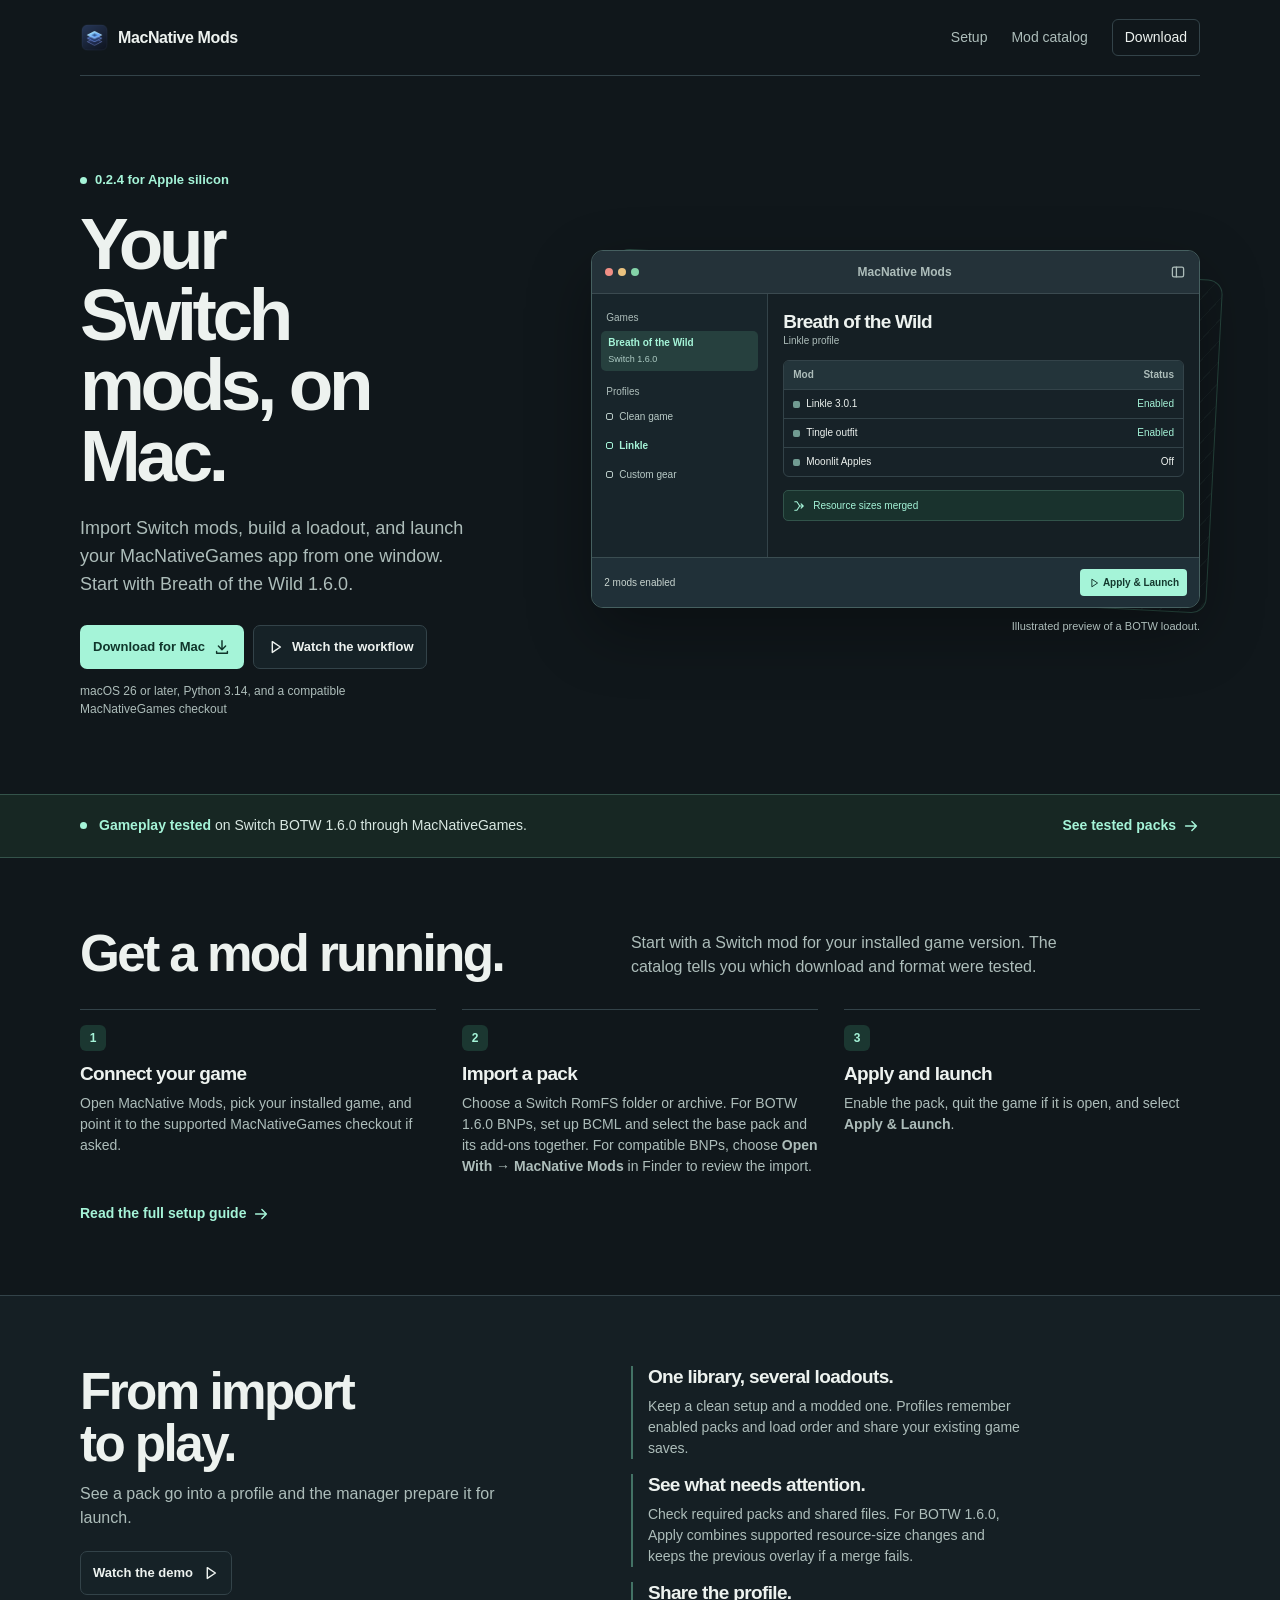
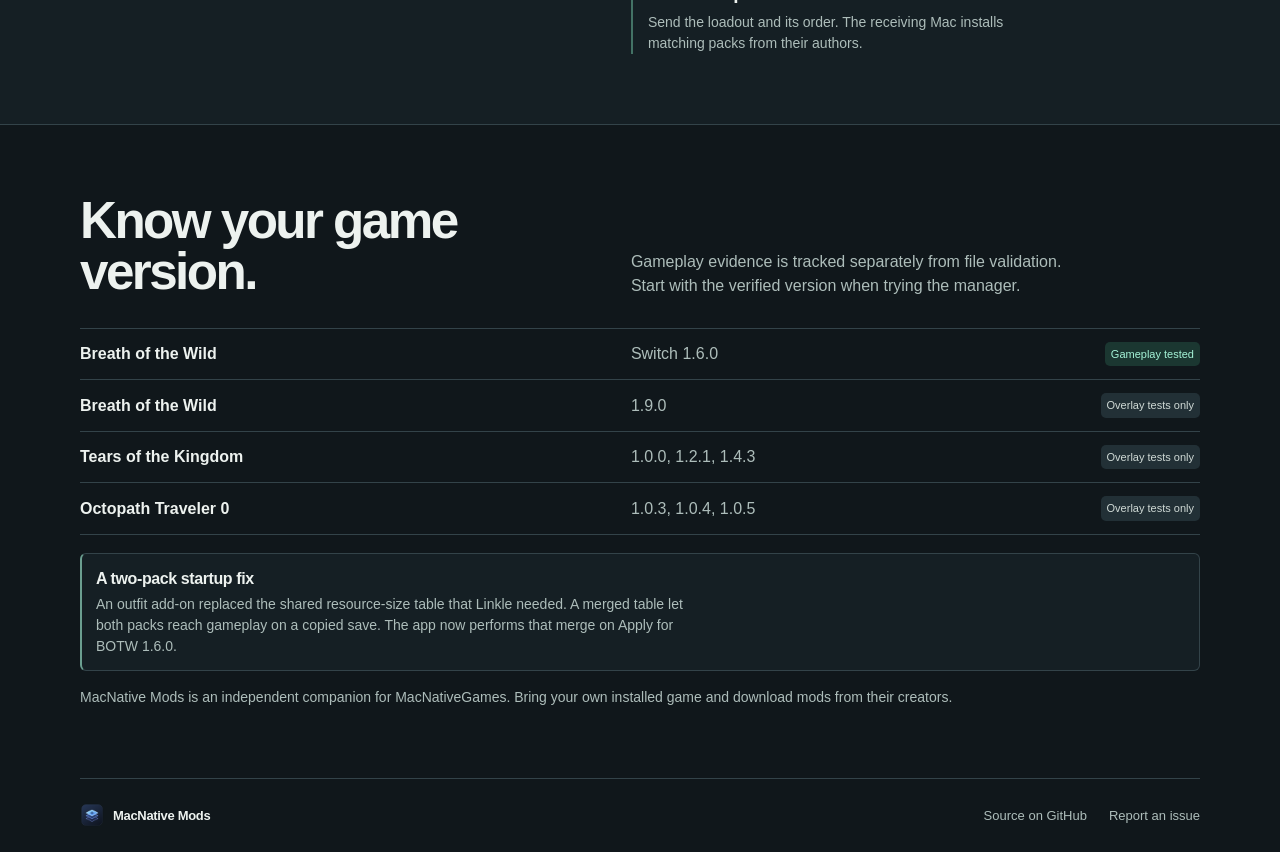
==== index.html @ f13cf2c5 "Publish the standalone MacNative Mods site" ====
<!doctype html>
<html lang="en">
<head>
<meta charset="utf-8">
<meta name="viewport" content="width=device-width,initial-scale=1">
<meta name="description" content="A Mac companion for modding MacNativeGames. Import Switch mods, switch loadouts, and launch Breath of the Wild from one window.">
<meta name="theme-color" content="#10171b">
<title>MacNative Mods — Modding for MacNativeGames</title>
<link rel="icon" href="mark.png" type="image/png">
<link rel="stylesheet" href="site.css">
</head>
<body>
<a class="skip" href="#content">Skip to content</a>
<header class="bar wrap">
  <a class="brand" href="index.html"><img width="29" height="29" src="mark.png" alt=""> MacNative Mods</a>
  <nav aria-label="Main navigation">
    <a href="#setup">Setup</a>
    <a href="catalog.html">Mod catalog</a>
    <a href="https://github.com/christianfurr/macnative-mods/releases/tag/v0.2.4" class="nav-download">Download</a>
  </nav>
</header>
<main id="content">
  <section class="hero wrap" aria-labelledby="intro">
    <div class="hero-copy">
      <p class="version"><span></span> 0.2.4 for Apple silicon</p>
      <h1 id="intro">Your Switch mods, on Mac.</h1>
      <p class="intro">Import Switch mods, build a loadout, and launch your MacNativeGames app from one window. Start with Breath of the Wild 1.6.0.</p>
      <div class="actions">
        <a class="button primary" href="https://github.com/christianfurr/macnative-mods/releases/tag/v0.2.4">Download for Mac <svg viewBox="0 0 20 20" aria-hidden="true"><path d="M10 3v10m-4-4 4 4 4-4M4 15v2h12v-2"/></svg></a>
        <a class="button quiet" href="#demo"><svg viewBox="0 0 20 20" aria-hidden="true"><path d="m7 4 9 6-9 6z"/></svg> Watch the workflow</a>
      </div>
      <p class="requirements">macOS 26 or later, Python 3.14, and a compatible MacNativeGames checkout</p>
    </div>
    <figure class="preview">
      <div class="window" aria-hidden="true">
        <div class="window-title"><div class="dots"><i></i><i></i><i></i></div><span>MacNative Mods</span><svg viewBox="0 0 20 20"><rect x="3" y="4" width="14" height="12" rx="2"/><path d="M8 4v12"/></svg></div>
        <div class="window-body">
          <div class="window-sidebar">
            <small>Games</small>
            <div class="game-selected">Breath of the Wild <span>Switch 1.6.0</span></div>
            <small class="profile-label">Profiles</small>
            <div class="sidebar-item"><i></i> Clean game</div>
            <div class="sidebar-item selected"><i></i> Linkle</div>
            <div class="sidebar-item"><i></i> Custom gear</div>
          </div>
          <div class="window-content">
            <div class="window-content-title"><strong>Breath of the Wild</strong><span>Linkle profile</span></div>
            <div class="window-table" role="presentation">
              <div class="window-table-head"><span>Mod</span><span>Status</span></div>
              <div><span><i></i> Linkle 3.0.1</span><span class="on">Enabled</span></div>
              <div><span><i></i> Tingle outfit</span><span class="on">Enabled</span></div>
              <div><span><i></i> Moonlit Apples</span><span>Off</span></div>
            </div>
            <div class="merge-strip"><svg viewBox="0 0 20 20"><path d="M4 4h3l4 6m-7 6h3l4-6h5m-3-3 3 3-3 3"/></svg><span>Resource sizes merged</span></div>
          </div>
        </div>
        <div class="window-footer"><span>2 mods enabled</span><strong><svg viewBox="0 0 20 20"><path d="m7 4 9 6-9 6z"/></svg> Apply &amp; Launch</strong></div>
      </div>
      <figcaption>Illustrated preview of a BOTW loadout.</figcaption>
    </figure>
  </section>

  <div class="status-band">
    <div class="wrap status-content">
      <span class="pulse" aria-hidden="true"></span>
      <p><strong>Gameplay tested</strong> on Switch BOTW 1.6.0 through MacNativeGames.</p>
      <a href="catalog.html">See tested packs <svg viewBox="0 0 20 20" aria-hidden="true"><path d="M4 10h12m-5-5 5 5-5 5"/></svg></a>
    </div>
  </div>

  <section class="section wrap" id="setup" aria-labelledby="setup-title">
    <div class="section-head"><h2 id="setup-title">Get a mod running.</h2><p>Start with a Switch mod for your installed game version. The catalog tells you which download and format were tested.</p></div>
    <ol class="steps" role="list">
      <li><h3>Connect your game</h3><p>Open MacNative Mods, pick your installed game, and point it to the supported MacNativeGames checkout if asked.</p></li>
      <li><h3>Import a pack</h3><p>Choose a Switch RomFS folder or archive. For BOTW 1.6.0 BNPs, set up BCML and select the base pack and its add-ons together. For compatible BNPs, choose <strong>Open With → MacNative Mods</strong> in Finder to review the import.</p></li>
      <li><h3>Apply and launch</h3><p>Enable the pack, quit the game if it is open, and select <strong>Apply &amp; Launch</strong>.</p></li>
    </ol>
    <a class="text-link" href="https://github.com/christianfurr/macnative-mods/blob/v0.2.4/docs/MODS.md">Read the full setup guide <svg viewBox="0 0 20 20" aria-hidden="true"><path d="M4 10h12m-5-5 5 5-5 5"/></svg></a>
  </section>

  <section class="section feature-section" id="demo" aria-labelledby="demo-title">
    <div class="wrap demo">
      <div class="demo-copy"><h2 id="demo-title">From import<br>to play.</h2><p>See a pack go into a profile and the manager prepare it for launch.</p><a class="button quiet" href="demo.mp4">Watch the demo <svg viewBox="0 0 20 20" aria-hidden="true"><path d="m7 4 9 6-9 6z"/></svg></a></div>
      <div class="feature-list">
        <article><h3>One library, several loadouts.</h3><p>Keep a clean setup and a modded one. Profiles remember enabled packs and load order and share your existing game saves.</p></article>
        <article><h3>See what needs attention.</h3><p>Check required packs and shared files. For BOTW 1.6.0, Apply combines supported resource-size changes and keeps the previous overlay if a merge fails.</p></article>
        <article><h3>Share the profile.</h3><p>Send the loadout and its order. The receiving Mac installs matching packs from their authors.</p></article>
      </div>
    </div>
  </section>

  <section class="section wrap" id="compatibility" aria-labelledby="support-title">
    <div class="section-head"><h2 id="support-title">Know your game version.</h2><p>Gameplay evidence is tracked separately from file validation. Start with the verified version when trying the manager.</p></div>
    <dl class="support">
      <div><dt>Breath of the Wild</dt><dd>Switch 1.6.0 <span class="support-chip">Gameplay tested</span></dd></div>
      <div><dt>Breath of the Wild</dt><dd>1.9.0 <span class="support-chip other">Overlay tests only</span></dd></div>
      <div><dt>Tears of the Kingdom</dt><dd>1.0.0, 1.2.1, 1.4.3 <span class="support-chip other">Overlay tests only</span></dd></div>
      <div><dt>Octopath Traveler 0</dt><dd>1.0.3, 1.0.4, 1.0.5 <span class="support-chip other">Overlay tests only</span></dd></div>
    </dl>
    <article class="case-note"><h3>A two-pack startup fix</h3><p>An outfit add-on replaced the shared resource-size table that Linkle needed. A merged table let both packs reach gameplay on a copied save. The app now performs that merge on Apply for BOTW 1.6.0.</p></article>
    <p class="support-note">MacNative Mods is an independent companion for MacNativeGames. Bring your own installed game and download mods from their creators.</p>
  </section>
</main>
<footer class="wrap footer">
  <a class="brand" href="#content"><img width="24" height="24" src="mark.png" alt=""> MacNative Mods</a>
  <a href="https://github.com/christianfurr/macnative-mods">Source on GitHub</a>
  <a href="https://github.com/christianfurr/macnative-mods/issues">Report an issue</a>
</footer>
</body>
</html>
---- site.css ----
:root {
    color-scheme: dark;
    --base: #10171b;
    --board: #151f24;
    --line: #334349;
    --ink: #edf2ef;
    --muted: #adbdba;
    --mint: #a5f4d8;
    --mint-bg: #1b3731;
    --max: 1120px;
    font-family: -apple-system,BlinkMacSystemFont,"Segoe UI",sans-serif;
    font-synthesis: none;
}

* {
    box-sizing: border-box;
}

html {
    scroll-behavior: smooth;
}

body {
    margin: 0;
    background: var(--base);
    color: var(--ink);
    line-height: 1.5;
}

a {
    color: inherit;
    text-decoration: none;
}

img,svg {
    display: block;
}

svg {
    width: 18px;
    height: 18px;
    fill: none;
    stroke: currentColor;
    stroke-width: 1.6;
    stroke-linecap: round;
    stroke-linejoin: round;
}

p,h1,h2,h3,figure,dl,dd {
    margin: 0;
}

.wrap {
    max-width: var(--max);
    width: calc(100% - 72px);
    margin-inline: auto;
}

.skip {
    position: absolute;
    top: 8px;
    left: 8px;
    transform: translateY(-150%);
    z-index: 10;
    background: var(--mint);
    color: var(--base);
    padding: 8px 12px;
}

.skip:focus {
    transform: translateY(0);
}

a:focus-visible {
    outline: 2px solid var(--mint);
    outline-offset: 4px;
    border-radius: 4px;
}

.bar,.footer {
    display: flex;
    align-items: center;
    gap: 22px;
}

.bar {
    min-height: 76px;
    border-bottom: 1px solid var(--line);
    justify-content: space-between;
}

.brand {
    display: inline-flex;
    align-items: center;
    gap: 9px;
    font-weight: 690;
    letter-spacing: -.025em;
    white-space: nowrap;
}

.bar nav {
    display: flex;
    align-items: center;
    gap: 24px;
    font-size: 14px;
    color: var(--muted);
}

.bar nav a:hover,.footer>a:hover {
    color: var(--mint);
}

.bar .nav-download {
    color: var(--ink);
    border: 1px solid var(--line);
    padding: 7px 12px;
    border-radius: 6px;
}

.hero {
    display: grid;
    grid-template-columns: minmax(0,.86fr) minmax(0,1.14fr);
    gap: 52px;
    align-items: center;
    padding-block: 91px 76px;
}

.hero-copy {
    position: relative;
    z-index: 1;
}

.version {
    display: inline-flex;
    align-items: center;
    gap: 8px;
    font-size: 13px;
    line-height: 1.3;
    color: var(--mint);
    font-weight: 640;
    margin-bottom: 20px;
}

.version span,.pulse {
    width: 7px;
    height: 7px;
    border-radius: 100%;
    background: var(--mint);
    flex: 0 0 auto;
}

.hero h1 {
    font-size: clamp(49px,5.7vw,84px);
    line-height: .97;
    letter-spacing: -.06em;
    font-weight: 730;
    max-width: 9ch;
}

.intro {
    color: var(--muted);
    font-size: 18px;
    line-height: 1.55;
    max-width: 39ch;
    margin-top: 23px;
}

.actions {
    display: flex;
    align-items: center;
    flex-wrap: wrap;
    gap: 9px;
    margin-top: 26px;
}

.button {
    display: inline-flex;
    align-items: center;
    justify-content: center;
    gap: 8px;
    padding: 10px 12px;
    border: 1px solid transparent;
    border-radius: 7px;
    font-size: 13px;
    font-weight: 670;
    min-height: 44px;
    white-space: nowrap;
}

.primary {
    background: var(--mint);
    color: #10352b;
}

.primary:hover {
    background: #c5ffe9;
}

.quiet {
    border-color: var(--line);
    background: #162227;
    color: var(--ink);
}

.quiet:hover {
    border-color: var(--mint);
    color: var(--mint);
}

.requirements {
    max-width: 44ch;
    color: var(--muted);
    margin-top: 13px;
    font-size: 12px;
}

.preview {
    min-width: 0;
    position: relative;
}

.preview::before {
    content: "";
    position: absolute;
    inset: 14px -15px 37px 15px;
    border: 1px solid #27463e;
    border-radius: 15px;
    transform: rotate(3deg);
    background: repeating-linear-gradient(130deg,transparent 0 13px,rgba(165,244,216,.04) 13px 14px);
}

.window {
    position: relative;
    border: 1px solid #466060;
    border-radius: 12px;
    overflow: hidden;
    background: var(--board);
    box-shadow: 0 24px 65px #0005;
}

.window-title {
    height: 43px;
    display: flex;
    align-items: center;
    justify-content: space-between;
    gap: 16px;
    padding: 0 13px;
    background: #243239;
    border-bottom: 1px solid #3b4a50;
    color: var(--muted);
    font-weight: 650;
    font-size: 12px;
}

.window-title svg {
    width: 16px;
    height: 16px;
}

.dots {
    display: flex;
    gap: 5px;
}

.dots i {
    width: 8px;
    height: 8px;
    border-radius: 50%;
    background: #f18f85;
}

.dots i:nth-child(2) {
    background: #eac27f;
}

.dots i:nth-child(3) {
    background: #84d3a8;
}

.window-body {
    display: grid;
    grid-template-columns: 29% minmax(0,1fr);
    min-height: 263px;
}

.window-sidebar {
    padding: 16px 9px;
    border-right: 1px solid var(--line);
    background: #18252b;
    font-size: 10px;
    display: flex;
    flex-direction: column;
    gap: 6px;
}

.window-sidebar small {
    font-size: 10px;
    margin-left: 5px;
    color: var(--muted);
}

.game-selected {
    background: #26403e;
    border-radius: 5px;
    padding: 6px 7px;
    color: var(--mint);
    font-weight: 660;
    line-height: 1.25;
}

.game-selected span {
    display: block;
    color: #aecbc4;
    font-size: 9px;
    font-weight: 500;
    margin-top: 4px;
}

.profile-label {
    margin-top: 7px;
}

.sidebar-item {
    padding: 4px 5px;
    display: flex;
    gap: 6px;
    align-items: center;
    white-space: nowrap;
    color: #b8cac6;
}

.sidebar-item i {
    width: 7px;
    height: 7px;
    border: 1px solid currentColor;
    border-radius: 2px;
}

.sidebar-item.selected {
    color: var(--mint);
    font-weight: 690;
}

.window-content {
    padding: 16px 15px;
}

.window-content-title {
    display: grid;
    gap: 2px;
    margin-bottom: 13px;
    line-height: 1.22;
}

.window-content-title strong {
    font-size: 19px;
    letter-spacing: -.04em;
}

.window-content-title span {
    font-size: 10px;
    color: var(--muted);
}

.window-table {
    background: #172228;
    border: 1px solid var(--line);
    border-radius: 6px;
    overflow: hidden;
}

.window-table>div {
    display: flex;
    align-items: center;
    justify-content: space-between;
    gap: 8px;
    padding: 8px 9px;
    border-bottom: 1px solid var(--line);
    font-size: 10px;
    line-height: 1.2;
}

.window-table>div:last-child {
    border: 0;
}

.window-table .window-table-head {
    background: #23343a;
    color: var(--muted);
    font-weight: 640;
}

.window-table>div span:first-child {
    display: flex;
    gap: 6px;
    align-items: center;
}

.window-table i {
    width: 7px;
    height: 7px;
    border-radius: 2px;
    display: inline-block;
    background: #719b92;
}

.window-table .on {
    color: var(--mint);
}

.merge-strip {
    margin-top: 13px;
    display: flex;
    align-items: center;
    gap: 7px;
    color: var(--mint);
    font-size: 10px;
    padding: 7px 8px;
    border-radius: 5px;
    background: #19322d;
    border: 1px solid #31534a;
}

.merge-strip svg {
    width: 14px;
    height: 14px;
}

.window-footer {
    display: flex;
    justify-content: space-between;
    align-items: center;
    min-height: 50px;
    background: #203038;
    padding: 0 12px;
    border-top: 1px solid #3a4d51;
    font-size: 10px;
    color: #c8d4cf;
}

.window-footer strong {
    display: flex;
    align-items: center;
    gap: 3px;
    font-size: 10px;
    background: var(--mint);
    color: #14392e;
    padding: 6px 8px;
    border-radius: 4px;
}

.window-footer svg {
    width: 12px;
    height: 12px;
}

.preview figcaption {
    position: relative;
    color: var(--muted);
    font-size: 11px;
    margin-top: 10px;
    text-align: right;
}

.status-band {
    background: #172723;
    border-block: 1px solid #34534a;
}

.status-content {
    display: flex;
    align-items: center;
    gap: 12px;
    min-height: 62px;
    font-size: 14px;
    color: #d9e8e2;
}

.status-content p {
    flex: 1;
}

.status-content strong {
    color: var(--mint);
}

.status-content a,.text-link {
    display: inline-flex;
    align-items: center;
    gap: 6px;
    font-weight: 660;
    color: var(--mint);
}

.status-content a:hover,.text-link:hover {
    text-decoration: underline;
    text-underline-offset: 4px;
}

.section {
    padding-block: 70px;
}

.section-head {
    display: grid;
    grid-template-columns: minmax(0,.95fr) minmax(0,1.05fr);
    gap: 36px;
    align-items: end;
    margin-bottom: 30px;
}

.section h2 {
    font-size: clamp(33px,4vw,58px);
    line-height: 1.01;
    letter-spacing: -.05em;
}

.section-head p,.demo-copy p {
    color: var(--muted);
    max-width: 50ch;
    font-size: 16px;
}

.steps {
    display: grid;
    grid-template-columns: repeat(3,minmax(0,1fr));
    gap: 26px;
    list-style: none;
    padding: 0;
    margin: 0 0 24px;
    counter-reset: step;
}

.steps li {
    counter-increment: step;
    border-top: 1px solid var(--line);
    padding-top: 15px;
}

.steps li::before {
    content: counter(step);
    display: grid;
    place-items: center;
    width: 26px;
    height: 26px;
    border-radius: 6px;
    background: var(--mint-bg);
    color: var(--mint);
    font-weight: 710;
    font-size: 12px;
    margin-bottom: 12px;
}

.steps h3,.feature-list h3 {
    font-size: 19px;
    letter-spacing: -.034em;
    line-height: 1.2;
    margin-bottom: 7px;
}

.steps p,.feature-list p,.support-note {
    color: var(--muted);
    font-size: 14px;
    max-width: 48ch;
}

.text-link {
    font-size: 14px;
}

.feature-section {
    background: var(--board);
    border-block: 1px solid var(--line);
}

.demo {
    display: grid;
    grid-template-columns: minmax(0,.95fr) minmax(0,1.05fr);
    gap: 36px;
}

.demo-copy p {
    margin-block: 12px 21px;
}

.feature-list {
    display: grid;
    gap: 15px;
}

.feature-list article {
    border-left: 2px solid #437265;
    padding-left: 15px;
}

.support {
    border-top: 1px solid var(--line);
}

.support>div {
    display: grid;
    grid-template-columns: minmax(0,.95fr) minmax(0,1.05fr);
    gap: 36px;
    padding: 13px 0;
    border-bottom: 1px solid var(--line);
    align-items: center;
}

.support dt {
    font-weight: 660;
}

.support dd {
    display: flex;
    justify-content: space-between;
    align-items: center;
    gap: 8px;
    color: var(--muted);
}

.support-chip {
    display: inline-block;
    color: var(--mint);
    background: var(--mint-bg);
    border-radius: 5px;
    padding: 4px 6px;
    font-size: 11px;
    white-space: nowrap;
}

.support-chip.other {
    color: #d0dad6;
    background: #223036;
}

.support-note {
    margin-top: 16px;
    max-width: none;
}

.footer {
    min-height: 74px;
    border-top: 1px solid var(--line);
    color: var(--muted);
    font-size: 13px;
}

.footer .brand {
    margin-right: auto;
    color: var(--ink);
}

@media(max-width:940px) {
    .wrap {
        width: calc(100% - 48px);
    }
    .hero {
        gap: 32px;
        padding-block: 70px 58px;
    }
    .hero h1 {
        font-size: clamp(47px,7.2vw,64px);
    }
    .preview::before {
        inset-inline: 10px -9px;
    }
    .window-sidebar {
        font-size: 9px;
        padding-inline: 5px;
    }
    .window-content {
        padding-inline: 9px;
    }
    .game-selected {
        padding-inline: 5px;
    }
    .window-table>div {
        padding-inline: 6px;
    }
}

@media(max-width:720px) {
    .wrap {
        width: calc(100% - 36px);
    }
    .hero {
        grid-template-columns: 1fr;
        gap: 30px;
        padding-block: 48px 35px;
    }
    .hero h1 {
        font-size: clamp(48px,10vw,71px);
        max-width: 11ch;
    }
    .intro {
        font-size: 16px;
        margin-top: 17px;
    }
    .actions {
        margin-top: 19px;
    }
    .preview {
        max-width: 620px;
    }
    .preview::before {
        inset: 14px -6px 34px 8px;
        transform: rotate(2deg);
    }
    .bar {
        min-height: 64px;
        gap: 9px;
    }
    .bar nav {
        gap: 14px;
        font-size: 13px;
    }
    .bar nav>a:first-child {
        display: none;
    }
    .bar .nav-download {
        padding: 6px 8px;
    }
    .status-content {
        min-height: 61px;
        font-size: 12px;
        gap: 8px;
    }
    .status-content a {
        white-space: nowrap;
    }
    .status-content a svg {
        display: none;
    }
    .section {
        padding-block: 48px;
    }
    .section-head,.demo {
        grid-template-columns: 1fr;
        gap: 12px;
    }
    .section-head {
        margin-bottom: 20px;
    }
    .steps {
        gap: 12px;
    }
    .steps p,.feature-list p {
        font-size: 13px;
    }
    .steps h3 {
        font-size: 17px;
    }
    .support>div {
        gap: 10px;
    }
    .support dd {
        flex-wrap: wrap;
    }
    .footer {
        gap: 12px;
        flex-wrap: wrap;
        padding-block: 12px;
    }
    .footer .brand {
        flex-basis: 100%;
    }
}

@media(max-width:420px) {
    .bar nav {
        gap: 8px;
    }
    .brand {
        font-size: 14px;
    }
    .brand img {
        width: 24px;
        height: 24px;
    }
    .window-body {
        min-height: 234px;
    }
    .window-content-title strong {
        font-size: 17px;
    }
    .window-content {
        padding-block: 12px;
    }
    .window-table>div {
        padding-block: 7px;
    }
    .steps {
        grid-template-columns: 1fr;
    }
    .steps li {
        padding-top: 10px;
    }
    .steps li::before {
        float: left;
        margin-right: 9px;
        margin-bottom: 0;
    }
    .steps h3,.steps p {
        margin-left: 35px;
    }
    .steps p {
        padding-bottom: 7px;
    }
}

@media(prefers-reduced-motion:reduce) {
    html {
        scroll-behavior: auto;
    }
}

.catalog {
    padding-block: 60px;
}

.catalog-intro {
    max-width: 720px;
}

.catalog-intro h1 {
    font-size: clamp(39px,6vw,73px);
    line-height: 1.01;
    letter-spacing: -.061em;
    margin: 0 0 13px;
}

.catalog-intro>p:not(.version) {
    color: var(--muted);
    max-width: 69ch;
}

.catalog-rules {
    margin-block: 12px;
}

.catalog-rules strong {
    color: var(--ink);
}

.catalog-group {
    margin-top: 41px;
    padding-top: 23px;
    border-top: 1px solid var(--line);
}

.group-head {
    display: flex;
    justify-content: space-between;
    align-items: flex-start;
    gap: 12px;
    margin-bottom: 9px;
}

.group-head h2 {
    font-size: clamp(23px,3.4vw,37px);
    line-height: 1.12;
    letter-spacing: -.044em;
}

.group-head p,.group-note,.catalog-end {
    color: var(--muted);
    font-size: 14px;
}

.group-head p {
    margin-top: 5px;
}

.group-note {
    max-width: 82ch;
}

.pack-grid {
    margin: 17px 0 0;
    padding: 0;
    list-style: none;
    counter-reset: pack;
    display: grid;
    grid-template-columns: repeat(3,minmax(0,1fr));
    gap: 10px;
}

.pack-grid>li {
    min-width: 0;
    counter-increment: pack;
    display: flex;
}

.pack-grid article {
    position: relative;
    flex: 1;
    display: flex;
    flex-direction: column;
    align-items: flex-start;
    gap: 7px;
    min-width: 0;
    background: var(--board);
    border: 1px solid var(--line);
    border-radius: 8px;
    padding: 14px 14px 11px;
}

.pack-meta {
    color: var(--mint);
    font-size: 12px;
    font-weight: 650;
    line-height: 1.3;
}

.pack-meta::before {
    content: counter(pack);
    display: inline-grid;
    place-items: center;
    width: 20px;
    height: 20px;
    border-radius: 4px;
    background: var(--mint-bg);
    margin-right: 5px;
}

.pack-grid h3 {
    font-size: 19px;
    letter-spacing: -.03em;
    line-height: 1.2;
}

.pack-grid article>p:not(.pack-meta) {
    color: var(--muted);
    font-size: 14px;
}

.pack-grid code {
    padding: 4px 6px;
    max-width: 100%;
    color: #c9d6d2;
    background: var(--base);
    border-radius: 4px;
    font-size: 11px;
    overflow-wrap: anywhere;
}

.pack-grid .text-link {
    margin-top: auto;
    min-height: 44px;
}

.catalog-end {
    margin-top: 32px;
}

.bar [aria-current="page"] {
    color: var(--mint);
}

@media(max-width:720px) {
    .catalog {
        padding-block: 40px;
    }
    .pack-grid {
        grid-template-columns: 1fr;
    }
    .group-head {
        display: block;
    }
    .group-head .support-chip {
        margin-top: 8px;
    }
    .catalog-group {
        margin-top: 31px;
    }
}

.case-note {
    margin-top: 18px;
    border: 1px solid var(--line);
    border-left: 2px solid #6b9f90;
    background: var(--board);
    border-radius: 6px;
    padding: 13px 14px;
}

.case-note h3 {
    font-size: 16px;
    letter-spacing: -.025em;
    margin-bottom: 3px;
}

.case-note p {
    color: var(--muted);
    font-size: 14px;
    max-width: 77ch;
}

.report-note {
    display: flex;
    align-items: center;
    justify-content: space-between;
    gap: 12px;
    margin-top: 34px;
    padding: 16px;
    border: 1px solid var(--line);
    border-radius: 7px;
    background: var(--board);
}

.report-note h2 {
    font-size: 21px;
    letter-spacing: -.035em;
    margin-bottom: 4px;
}

.report-note p {
    font-size: 14px;
    color: var(--muted);
    max-width: 60ch;
}

@media(max-width:560px) {
    .report-note {
        align-items: flex-start;
        flex-direction: column;
    }
}
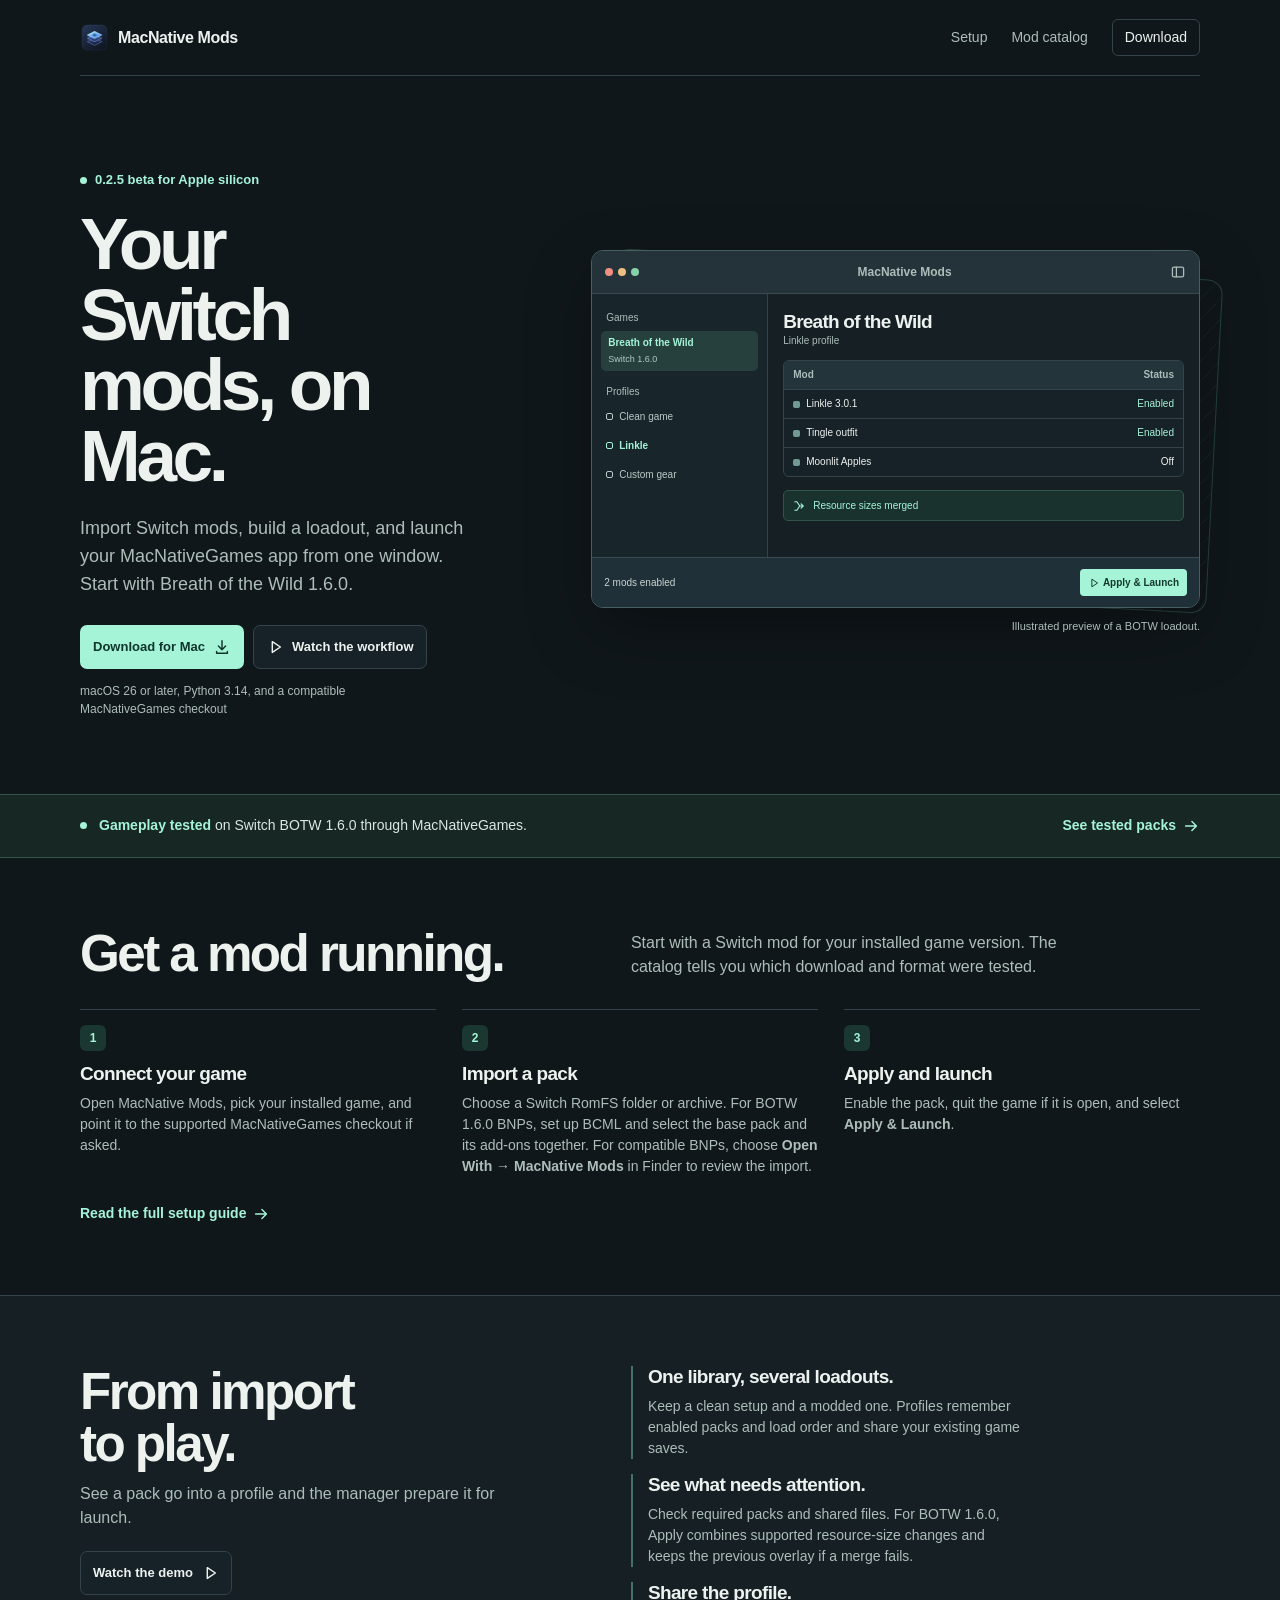
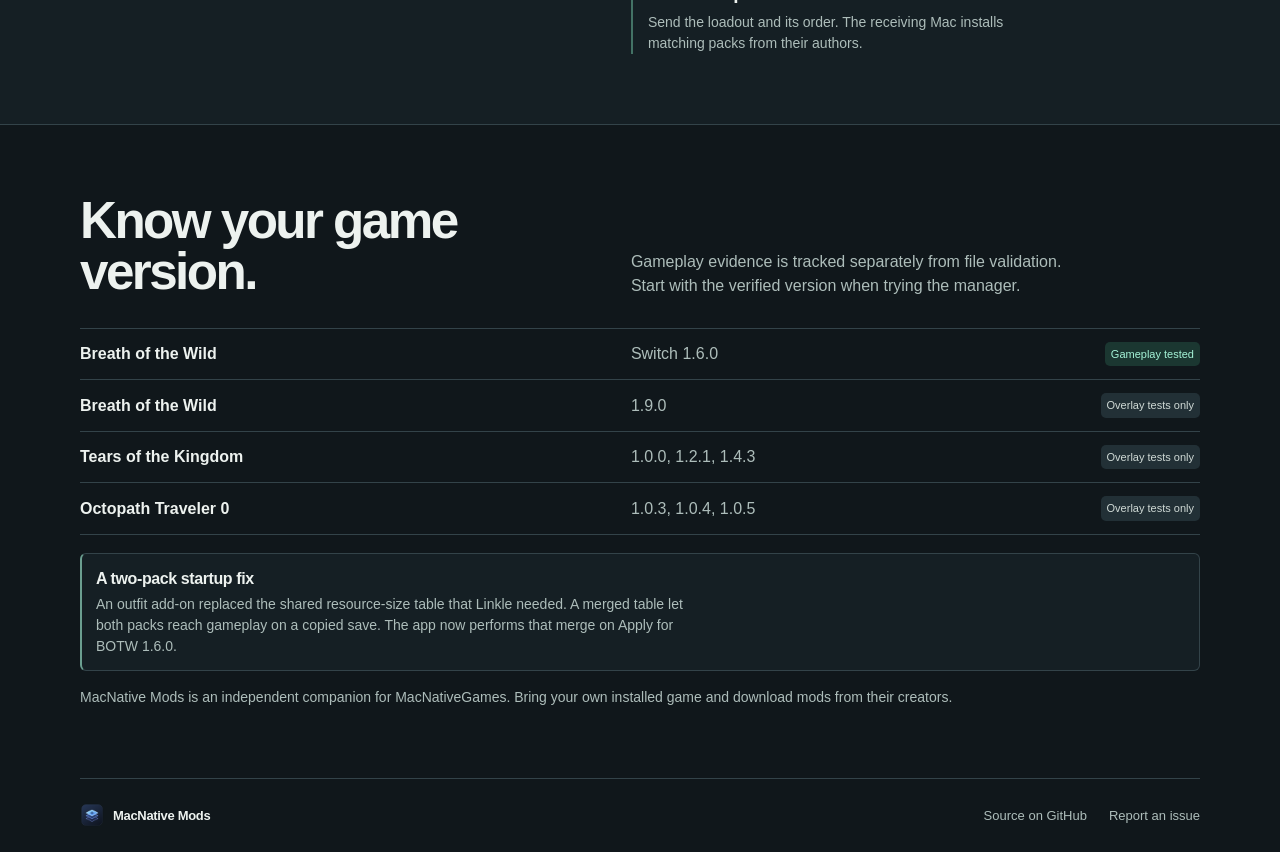
==== commit ddd75158: "Point the site to MacNative Mods 0.2.5 beta" ====
--- a/index.html
+++ b/index.html
@@ -16,17 +16,17 @@
   <nav aria-label="Main navigation">
     <a href="#setup">Setup</a>
     <a href="catalog.html">Mod catalog</a>
-    <a href="https://github.com/christianfurr/macnative-mods/releases/tag/v0.2.4" class="nav-download">Download</a>
+    <a href="https://github.com/christianfurr/macnative-mods/releases/tag/v0.2.5" class="nav-download">Download</a>
   </nav>
 </header>
 <main id="content">
   <section class="hero wrap" aria-labelledby="intro">
     <div class="hero-copy">
-      <p class="version"><span></span> 0.2.4 for Apple silicon</p>
+      <p class="version"><span></span> 0.2.5 beta for Apple silicon</p>
       <h1 id="intro">Your Switch mods, on Mac.</h1>
       <p class="intro">Import Switch mods, build a loadout, and launch your MacNativeGames app from one window. Start with Breath of the Wild 1.6.0.</p>
       <div class="actions">
-        <a class="button primary" href="https://github.com/christianfurr/macnative-mods/releases/tag/v0.2.4">Download for Mac <svg viewBox="0 0 20 20" aria-hidden="true"><path d="M10 3v10m-4-4 4 4 4-4M4 15v2h12v-2"/></svg></a>
+        <a class="button primary" href="https://github.com/christianfurr/macnative-mods/releases/tag/v0.2.5">Download for Mac <svg viewBox="0 0 20 20" aria-hidden="true"><path d="M10 3v10m-4-4 4 4 4-4M4 15v2h12v-2"/></svg></a>
         <a class="button quiet" href="#demo"><svg viewBox="0 0 20 20" aria-hidden="true"><path d="m7 4 9 6-9 6z"/></svg> Watch the workflow</a>
       </div>
       <p class="requirements">macOS 26 or later, Python 3.14, and a compatible MacNativeGames checkout</p>
@@ -75,7 +75,7 @@
       <li><h3>Import a pack</h3><p>Choose a Switch RomFS folder or archive. For BOTW 1.6.0 BNPs, set up BCML and select the base pack and its add-ons together. For compatible BNPs, choose <strong>Open With → MacNative Mods</strong> in Finder to review the import.</p></li>
       <li><h3>Apply and launch</h3><p>Enable the pack, quit the game if it is open, and select <strong>Apply &amp; Launch</strong>.</p></li>
     </ol>
-    <a class="text-link" href="https://github.com/christianfurr/macnative-mods/blob/v0.2.4/docs/MODS.md">Read the full setup guide <svg viewBox="0 0 20 20" aria-hidden="true"><path d="M4 10h12m-5-5 5 5-5 5"/></svg></a>
+    <a class="text-link" href="https://github.com/christianfurr/macnative-mods/blob/v0.2.5/docs/MODS.md">Read the full setup guide <svg viewBox="0 0 20 20" aria-hidden="true"><path d="M4 10h12m-5-5 5 5-5 5"/></svg></a>
   </section>
 
   <section class="section feature-section" id="demo" aria-labelledby="demo-title">
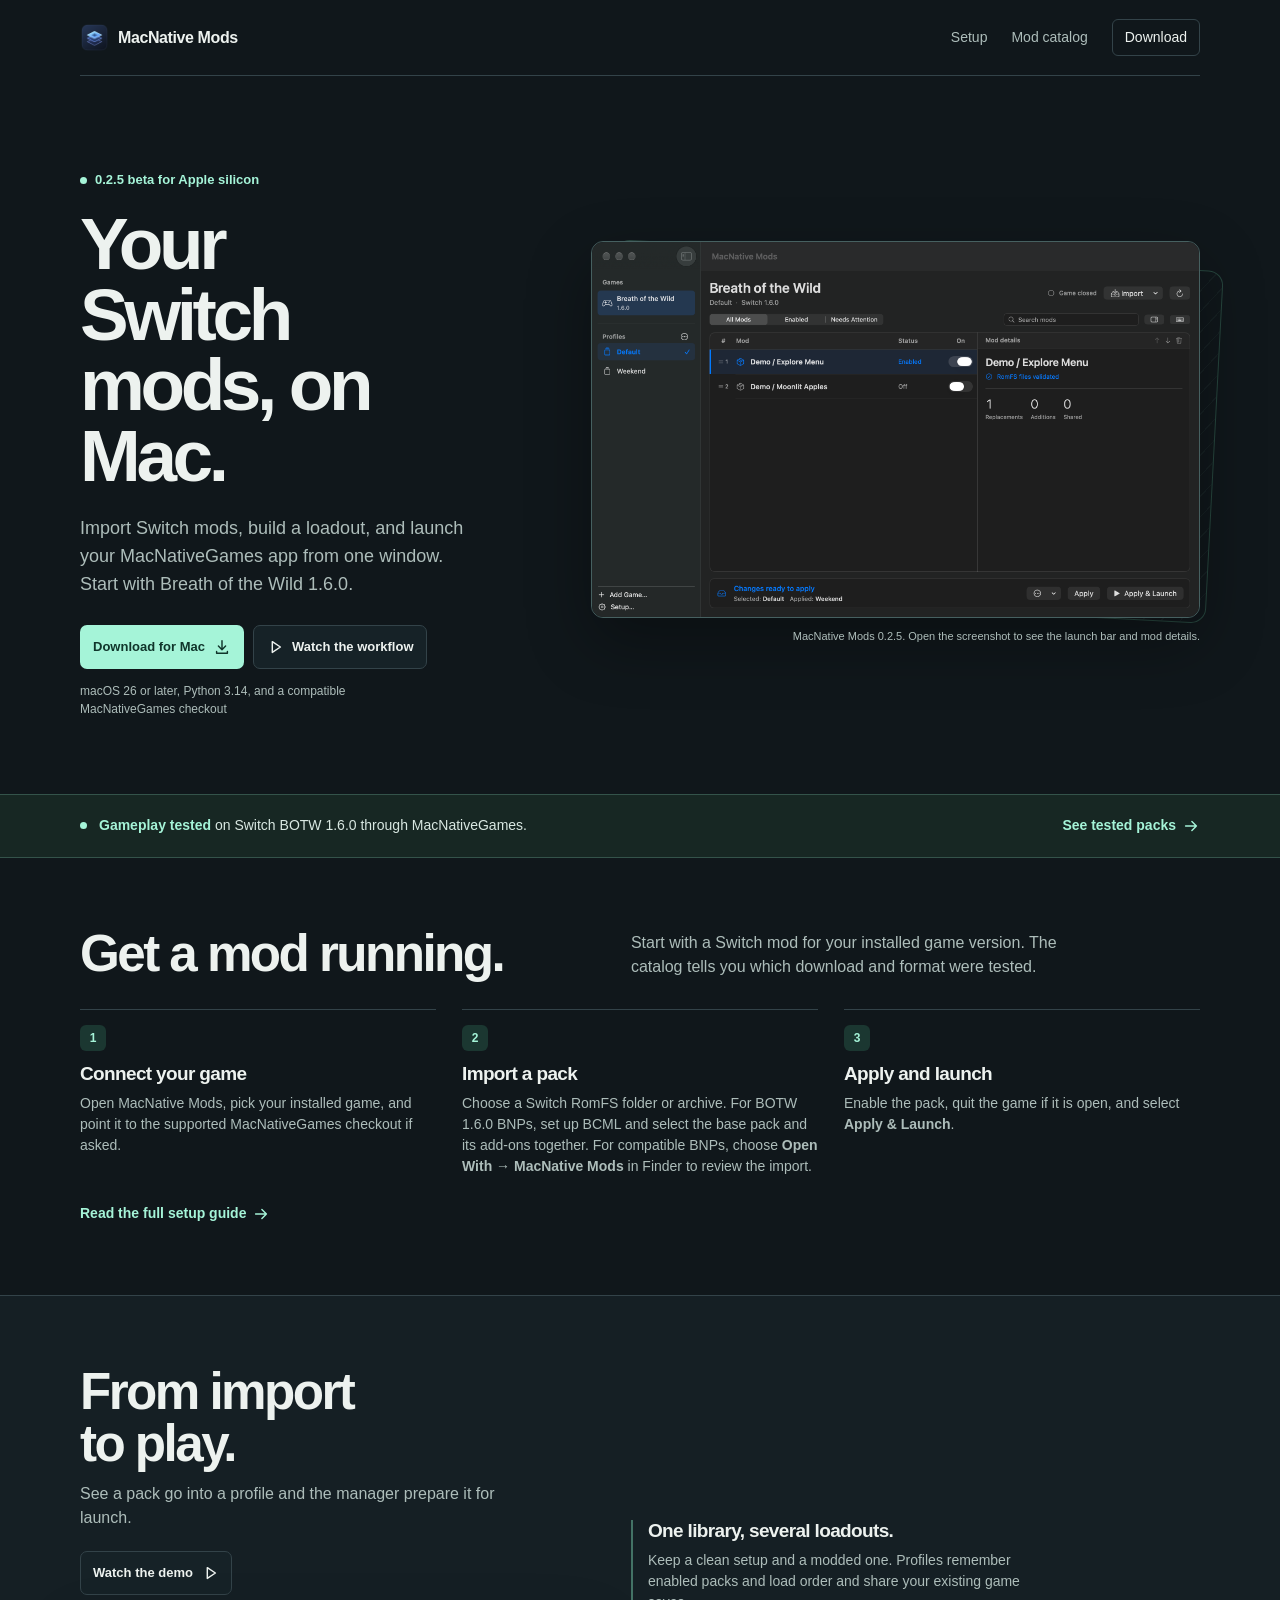
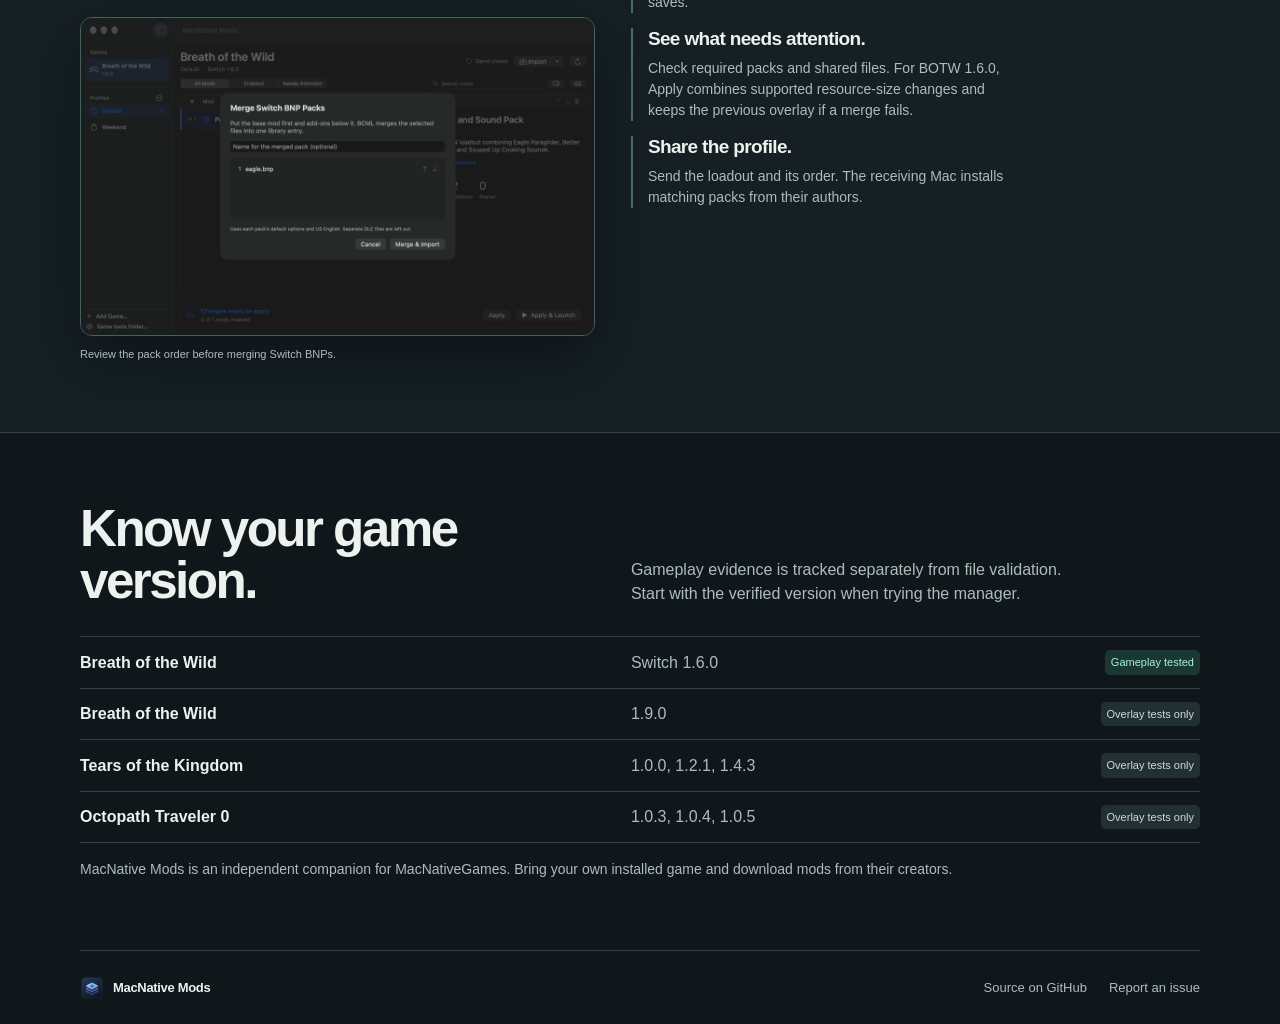
==== commit 63de073c: "Show real app screenshots and remove the Linkle catalog entry" ====
--- a/index.html
+++ b/index.html
@@ -32,31 +32,8 @@
       <p class="requirements">macOS 26 or later, Python 3.14, and a compatible MacNativeGames checkout</p>
     </div>
     <figure class="preview">
-      <div class="window" aria-hidden="true">
-        <div class="window-title"><div class="dots"><i></i><i></i><i></i></div><span>MacNative Mods</span><svg viewBox="0 0 20 20"><rect x="3" y="4" width="14" height="12" rx="2"/><path d="M8 4v12"/></svg></div>
-        <div class="window-body">
-          <div class="window-sidebar">
-            <small>Games</small>
-            <div class="game-selected">Breath of the Wild <span>Switch 1.6.0</span></div>
-            <small class="profile-label">Profiles</small>
-            <div class="sidebar-item"><i></i> Clean game</div>
-            <div class="sidebar-item selected"><i></i> Linkle</div>
-            <div class="sidebar-item"><i></i> Custom gear</div>
-          </div>
-          <div class="window-content">
-            <div class="window-content-title"><strong>Breath of the Wild</strong><span>Linkle profile</span></div>
-            <div class="window-table" role="presentation">
-              <div class="window-table-head"><span>Mod</span><span>Status</span></div>
-              <div><span><i></i> Linkle 3.0.1</span><span class="on">Enabled</span></div>
-              <div><span><i></i> Tingle outfit</span><span class="on">Enabled</span></div>
-              <div><span><i></i> Moonlit Apples</span><span>Off</span></div>
-            </div>
-            <div class="merge-strip"><svg viewBox="0 0 20 20"><path d="M4 4h3l4 6m-7 6h3l4-6h5m-3-3 3 3-3 3"/></svg><span>Resource sizes merged</span></div>
-          </div>
-        </div>
-        <div class="window-footer"><span>2 mods enabled</span><strong><svg viewBox="0 0 20 20"><path d="m7 4 9 6-9 6z"/></svg> Apply &amp; Launch</strong></div>
-      </div>
-      <figcaption>Illustrated preview of a BOTW loadout.</figcaption>
+      <a href="app-library.png"><img class="app-screenshot" src="app-library.png" width="2200" height="1360" alt="MacNative Mods with the Default profile selected and Weekend still applied. The library shows two Breath of the Wild demo mods."></a>
+      <figcaption>MacNative Mods 0.2.5. Open the screenshot to see the launch bar and mod details.</figcaption>
     </figure>
   </section>
 
@@ -80,7 +57,12 @@
 
   <section class="section feature-section" id="demo" aria-labelledby="demo-title">
     <div class="wrap demo">
-      <div class="demo-copy"><h2 id="demo-title">From import<br>to play.</h2><p>See a pack go into a profile and the manager prepare it for launch.</p><a class="button quiet" href="demo.mp4">Watch the demo <svg viewBox="0 0 20 20" aria-hidden="true"><path d="m7 4 9 6-9 6z"/></svg></a></div>
+      <div class="demo-copy"><h2 id="demo-title">From import<br>to play.</h2><p>See a pack go into a profile and the manager prepare it for launch.</p><a class="button quiet" href="demo.mp4">Watch the demo <svg viewBox="0 0 20 20" aria-hidden="true"><path d="m7 4 9 6-9 6z"/></svg></a>
+        <figure class="workflow-screenshot">
+          <a href="app-bnp-import.png"><img class="app-screenshot" src="app-bnp-import.png" width="2200" height="1360" loading="lazy" alt="The Merge Switch BNP Packs dialog in MacNative Mods with Eagle Paraglider ready to import."></a>
+          <figcaption>Review the pack order before merging Switch BNPs.</figcaption>
+        </figure>
+      </div>
       <div class="feature-list">
         <article><h3>One library, several loadouts.</h3><p>Keep a clean setup and a modded one. Profiles remember enabled packs and load order and share your existing game saves.</p></article>
         <article><h3>See what needs attention.</h3><p>Check required packs and shared files. For BOTW 1.6.0, Apply combines supported resource-size changes and keeps the previous overlay if a merge fails.</p></article>
@@ -97,7 +79,6 @@
       <div><dt>Tears of the Kingdom</dt><dd>1.0.0, 1.2.1, 1.4.3 <span class="support-chip other">Overlay tests only</span></dd></div>
       <div><dt>Octopath Traveler 0</dt><dd>1.0.3, 1.0.4, 1.0.5 <span class="support-chip other">Overlay tests only</span></dd></div>
     </dl>
-    <article class="case-note"><h3>A two-pack startup fix</h3><p>An outfit add-on replaced the shared resource-size table that Linkle needed. A merged table let both packs reach gameplay on a copied save. The app now performs that merge on Apply for BOTW 1.6.0.</p></article>
     <p class="support-note">MacNative Mods is an independent companion for MacNativeGames. Bring your own installed game and download mods from their creators.</p>
   </section>
 </main>
--- a/site.css
+++ b/site.css
@@ -229,232 +229,21 @@
     background: repeating-linear-gradient(130deg,transparent 0 13px,rgba(165,244,216,.04) 13px 14px);
 }
 
-.window {
+.preview a,.workflow-screenshot a {
     position: relative;
+    display: block;
+}
+
+.app-screenshot {
+    display: block;
+    width: 100%;
+    height: auto;
     border: 1px solid #466060;
     border-radius: 12px;
-    overflow: hidden;
-    background: var(--board);
     box-shadow: 0 24px 65px #0005;
 }
 
-.window-title {
-    height: 43px;
-    display: flex;
-    align-items: center;
-    justify-content: space-between;
-    gap: 16px;
-    padding: 0 13px;
-    background: #243239;
-    border-bottom: 1px solid #3b4a50;
-    color: var(--muted);
-    font-weight: 650;
-    font-size: 12px;
-}
-
-.window-title svg {
-    width: 16px;
-    height: 16px;
-}
-
-.dots {
-    display: flex;
-    gap: 5px;
-}
-
-.dots i {
-    width: 8px;
-    height: 8px;
-    border-radius: 50%;
-    background: #f18f85;
-}
-
-.dots i:nth-child(2) {
-    background: #eac27f;
-}
-
-.dots i:nth-child(3) {
-    background: #84d3a8;
-}
-
-.window-body {
-    display: grid;
-    grid-template-columns: 29% minmax(0,1fr);
-    min-height: 263px;
-}
-
-.window-sidebar {
-    padding: 16px 9px;
-    border-right: 1px solid var(--line);
-    background: #18252b;
-    font-size: 10px;
-    display: flex;
-    flex-direction: column;
-    gap: 6px;
-}
-
-.window-sidebar small {
-    font-size: 10px;
-    margin-left: 5px;
-    color: var(--muted);
-}
-
-.game-selected {
-    background: #26403e;
-    border-radius: 5px;
-    padding: 6px 7px;
-    color: var(--mint);
-    font-weight: 660;
-    line-height: 1.25;
-}
-
-.game-selected span {
-    display: block;
-    color: #aecbc4;
-    font-size: 9px;
-    font-weight: 500;
-    margin-top: 4px;
-}
-
-.profile-label {
-    margin-top: 7px;
-}
-
-.sidebar-item {
-    padding: 4px 5px;
-    display: flex;
-    gap: 6px;
-    align-items: center;
-    white-space: nowrap;
-    color: #b8cac6;
-}
-
-.sidebar-item i {
-    width: 7px;
-    height: 7px;
-    border: 1px solid currentColor;
-    border-radius: 2px;
-}
-
-.sidebar-item.selected {
-    color: var(--mint);
-    font-weight: 690;
-}
-
-.window-content {
-    padding: 16px 15px;
-}
-
-.window-content-title {
-    display: grid;
-    gap: 2px;
-    margin-bottom: 13px;
-    line-height: 1.22;
-}
-
-.window-content-title strong {
-    font-size: 19px;
-    letter-spacing: -.04em;
-}
-
-.window-content-title span {
-    font-size: 10px;
-    color: var(--muted);
-}
-
-.window-table {
-    background: #172228;
-    border: 1px solid var(--line);
-    border-radius: 6px;
-    overflow: hidden;
-}
-
-.window-table>div {
-    display: flex;
-    align-items: center;
-    justify-content: space-between;
-    gap: 8px;
-    padding: 8px 9px;
-    border-bottom: 1px solid var(--line);
-    font-size: 10px;
-    line-height: 1.2;
-}
-
-.window-table>div:last-child {
-    border: 0;
-}
-
-.window-table .window-table-head {
-    background: #23343a;
-    color: var(--muted);
-    font-weight: 640;
-}
-
-.window-table>div span:first-child {
-    display: flex;
-    gap: 6px;
-    align-items: center;
-}
-
-.window-table i {
-    width: 7px;
-    height: 7px;
-    border-radius: 2px;
-    display: inline-block;
-    background: #719b92;
-}
-
-.window-table .on {
-    color: var(--mint);
-}
-
-.merge-strip {
-    margin-top: 13px;
-    display: flex;
-    align-items: center;
-    gap: 7px;
-    color: var(--mint);
-    font-size: 10px;
-    padding: 7px 8px;
-    border-radius: 5px;
-    background: #19322d;
-    border: 1px solid #31534a;
-}
-
-.merge-strip svg {
-    width: 14px;
-    height: 14px;
-}
-
-.window-footer {
-    display: flex;
-    justify-content: space-between;
-    align-items: center;
-    min-height: 50px;
-    background: #203038;
-    padding: 0 12px;
-    border-top: 1px solid #3a4d51;
-    font-size: 10px;
-    color: #c8d4cf;
-}
-
-.window-footer strong {
-    display: flex;
-    align-items: center;
-    gap: 3px;
-    font-size: 10px;
-    background: var(--mint);
-    color: #14392e;
-    padding: 6px 8px;
-    border-radius: 4px;
-}
-
-.window-footer svg {
-    width: 12px;
-    height: 12px;
-}
-
-.preview figcaption {
+.preview figcaption,.workflow-screenshot figcaption {
     position: relative;
     color: var(--muted);
     font-size: 11px;
@@ -583,9 +372,18 @@
     margin-block: 12px 21px;
 }
 
+.workflow-screenshot {
+    margin-top: 22px;
+}
+
+.workflow-screenshot figcaption {
+    text-align: left;
+}
+
 .feature-list {
     display: grid;
     gap: 15px;
+    align-content: center;
 }
 
 .feature-list article {
@@ -664,19 +462,6 @@
     .preview::before {
         inset-inline: 10px -9px;
     }
-    .window-sidebar {
-        font-size: 9px;
-        padding-inline: 5px;
-    }
-    .window-content {
-        padding-inline: 9px;
-    }
-    .game-selected {
-        padding-inline: 5px;
-    }
-    .window-table>div {
-        padding-inline: 6px;
-    }
 }
 
 @media(max-width:720px) {
@@ -776,18 +561,6 @@
     .brand img {
         width: 24px;
         height: 24px;
-    }
-    .window-body {
-        min-height: 234px;
-    }
-    .window-content-title strong {
-        font-size: 17px;
-    }
-    .window-content {
-        padding-block: 12px;
-    }
-    .window-table>div {
-        padding-block: 7px;
     }
     .steps {
         grid-template-columns: 1fr;
@@ -975,27 +748,6 @@
     }
 }
 
-.case-note {
-    margin-top: 18px;
-    border: 1px solid var(--line);
-    border-left: 2px solid #6b9f90;
-    background: var(--board);
-    border-radius: 6px;
-    padding: 13px 14px;
-}
-
-.case-note h3 {
-    font-size: 16px;
-    letter-spacing: -.025em;
-    margin-bottom: 3px;
-}
-
-.case-note p {
-    color: var(--muted);
-    font-size: 14px;
-    max-width: 77ch;
-}
-
 .report-note {
     display: flex;
     align-items: center;
